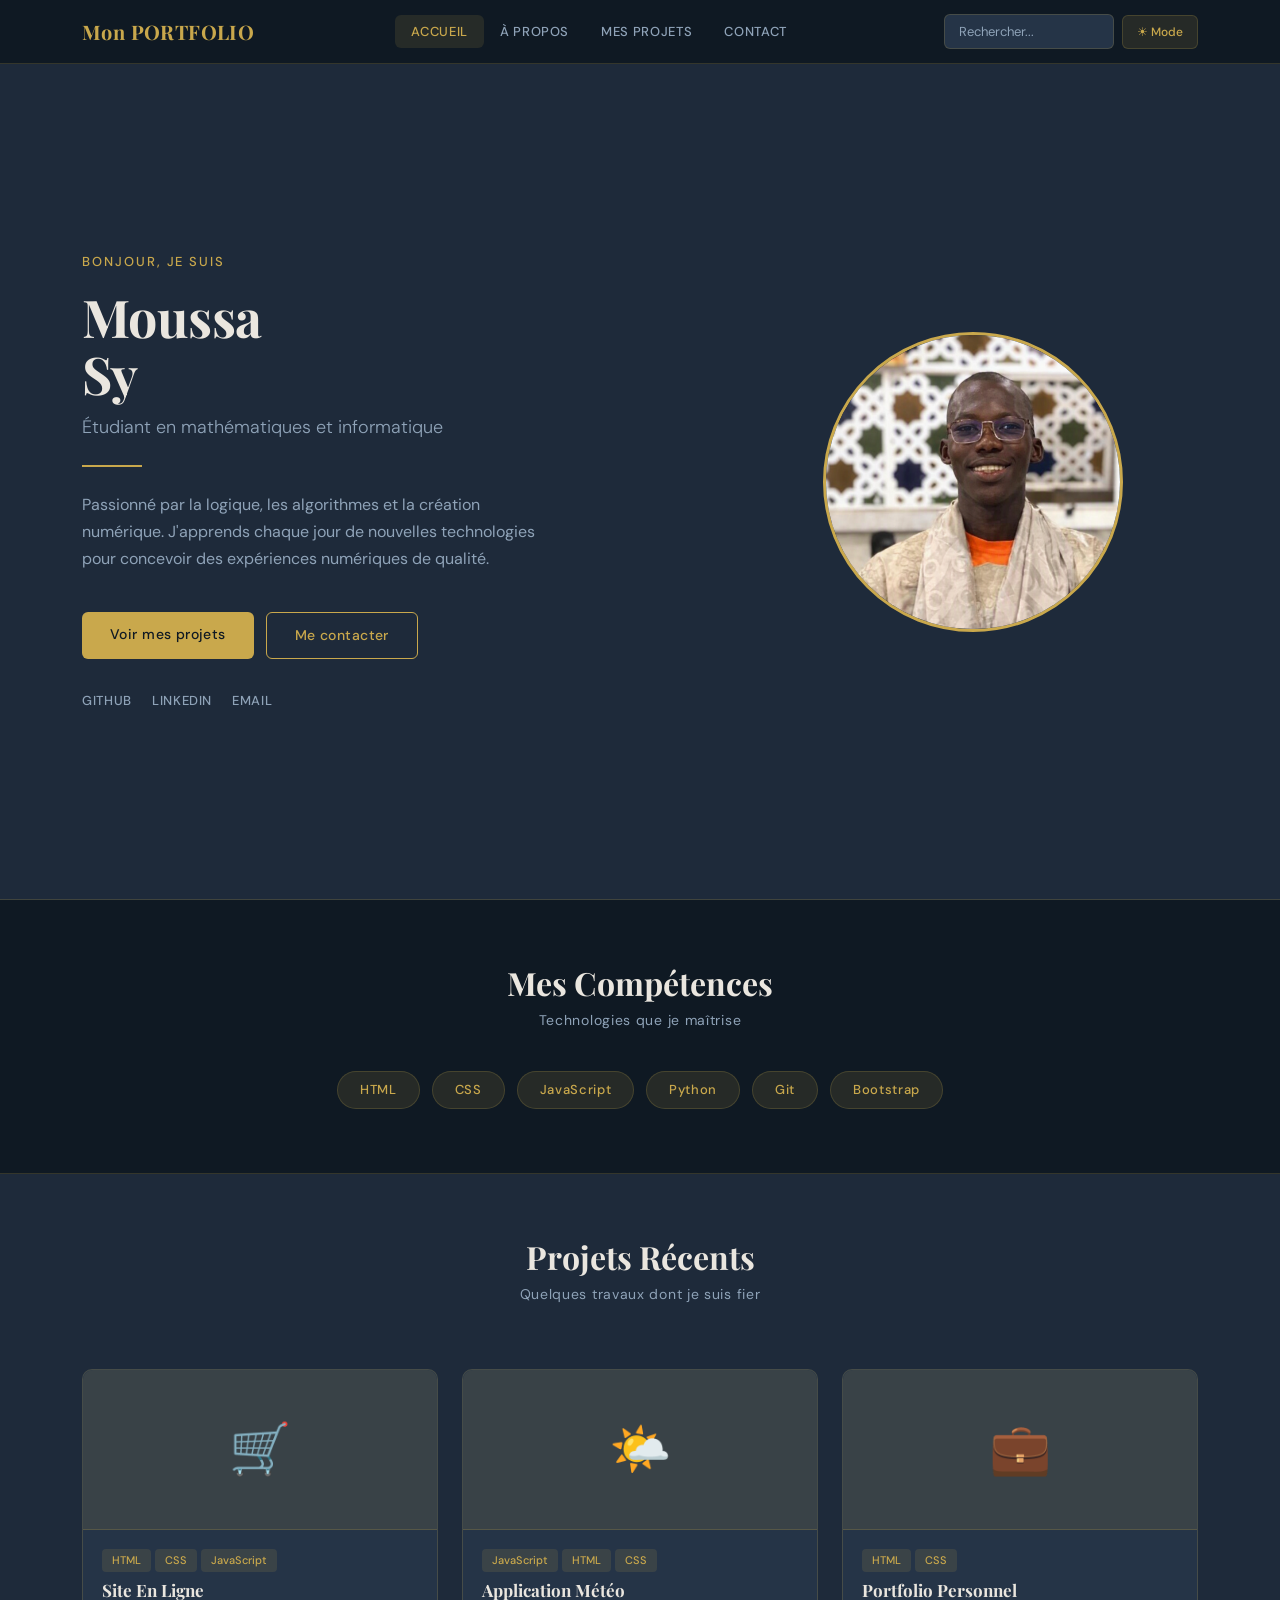
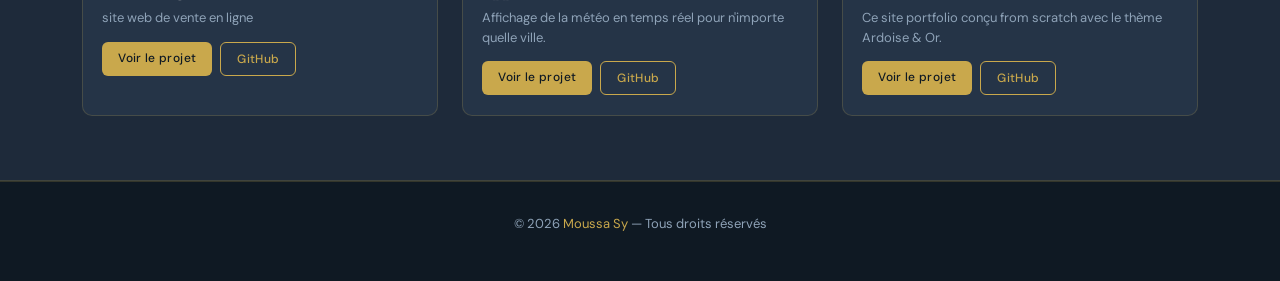
==== index.html @ 8ab69c42 "Add files via upload" ====
<!DOCTYPE html> 
<html lang="fr">
<head>
  <meta charset="UTF-8" />
  <meta name="viewport" content="width=device-width, initial-scale=1.0"/>
  <title>Portfolio — Moussa Sy</title>

  <!-- Google Fonts -->
  <link href="https://fonts.googleapis.com/css2?family=Playfair+Display:wght@400;700&family=DM+Sans:wght@300;400;500&display=swap" rel="stylesheet"/>

  <!-- Bootstrap 5 CDN -->
  <link href="https://cdn.jsdelivr.net/npm/bootstrap@5.3.0/dist/css/bootstrap.min.css" rel="stylesheet"/>

  <!-- CSS personnel -->
  <link rel="stylesheet" href="style.css"/>
</head>
<body>

  <!-- NAVBAR -->
  <header>
    <nav class="navbar navbar-expand-lg fixed-top">
      <div class="container">

        <a class="navbar-logo" href="index.html">Mon PORTFOLIO</a>

        <!-- Burger Bootstrap pour mobile -->
        <button class="navbar-toggler" type="button" data-bs-toggle="collapse" data-bs-target="#navMenu">
          <span class="navbar-toggler-icon"></span>
        </button>
 
        <div class="collapse navbar-collapse" id="navMenu">
          <ul class="navbar-nav mx-auto">
            <li class="nav-item"><a class="nav-link active" href="index.html">ACCUEIL</a></li>
            <li class="nav-item"><a class="nav-link" href="a propos.html">À PROPOS</a></li>
            <li class="nav-item"><a class="nav-link" href="projets.html">MES PROJETS</a></li>
            <li class="nav-item"><a class="nav-link" href="contact.html">CONTACT</a></li>
          </ul>
          <div class="d-flex align-items-center gap-2">
            <input type="text" class="nav-search" placeholder="Rechercher..."/>
            <!-- Bouton dark/light mode -->
            <button class="btn-mode" id="toggleMode">☀ Mode</button>
          </div>
        </div>

      </div>
    </nav>
  </header>

  <main>

    <!-- HERO -->
    <section class="hero" id="accueil">
      <div class="container">
        <div class="row align-items-center">

          <div class="col-lg-7 hero-texte fade-in">
            <p class="hero-salut">Bonjour, je suis</p>
            <h1 class="hero-nom">Moussa<br>Sy</h1>
            <p class="hero-titre">Étudiant en mathématiques et informatique</p>
            <div class="hero-ligne"></div>
            <p class="hero-description">
              Passionné par la logique, les algorithmes et la création numérique. J'apprends chaque jour de nouvelles technologies pour concevoir des expériences numériques de qualité.
            </p>
            <div class="hero-boutons">
              <a href="projets.html" class="btn-or">Voir mes projets</a>
              <a href="contact.html" class="btn-contour">Me contacter</a>
              
            </div>
            <div class="hero-reseaux">
              <a href="https://github.com/ibrahima-xalil" target="_blank">GitHub</a>
              <a href="https://www.linkedin.com/in/serigne-moussa-sy-a2509a378?utm_source=share_via&utm_content=profile&utm_medium=member_android" target="_blank">LinkedIn</a>
              <a href="mailto:moussasy72mk@gmail.com">Email</a>
            </div>
          </div>

          <div class="col-lg-5 text-center fade-in">
           
            <img src="hero.png" alt="Photo de Moussa Sy" class="photo-cercle"/>
          </div>

        </div>
      </div>
    </section>

    <!-- COMPÉTENCES -->
    <section class="competences" id="competences">
      <div class="container text-center">
        <h2 class="section-titre fade-in">Mes Compétences</h2>
        <p class="section-sous-titre fade-in">Technologies que je maîtrise</p>
        <div class="competences-liste fade-in">
          <span class="badge-comp">HTML</span>
          <span class="badge-comp">CSS</span>
          <span class="badge-comp">JavaScript</span>
          <span class="badge-comp">Python</span> 
          <span class="badge-comp">Git</span>
          <span class="badge-comp">Bootstrap</span>
         
        </div>
      </div>
    </section>

    <!-- PROJETS  -->
    <section class="projets" id="projets">
      <div class="container">
        <h2 class="section-titre text-center fade-in">Projets Récents</h2>
        <p class="section-sous-titre text-center fade-in">Quelques travaux dont je suis fier</p>
        <div class="row g-4 mt-2">

          <article class="col-lg-4 col-md-6 fade-in">
            <div class="card projet-carte h-100">
              <div class="projet-image">🛒</div>
              <div class="card-body projet-info">
                <div class="projet-tags">
                  <span class="badge-tag">HTML</span>
                  <span class="badge-tag">CSS</span>
                  <span class="badge-tag">JavaScript</span>
                </div>
                <h3 class="card-title">Site En Ligne</h3>
                <p class="card-text">site web de vente en ligne</p>
                <div class="projet-liens">
                  <a href="Site de Vente.html" class="btn-or">Voir le projet</a>
                  <a href="#" class="btn-contour">GitHub</a>
                </div>
              </div>
            </div>
          </article>

          <article class="col-lg-4 col-md-6 fade-in">
            <div class="card projet-carte h-100">
              <div class="projet-image">🌤️</div>
              <div class="card-body projet-info">
                <div class="projet-tags">
                  <span class="badge-tag">JavaScript</span>
                  <span class="badge-tag">HTML</span>
                  <span class="badge-tag">CSS</span>
                </div>
                <h3 class="card-title">Application Météo</h3>
                <p class="card-text">Affichage de la météo en temps réel pour n'importe quelle ville.</p>
                <div class="projet-liens">
                  <a href="AppliMeteo.html" class="btn-or">Voir le projet</a>
                  <a href="#" class="btn-contour">GitHub</a>
                </div>
              </div>
            </div>
          </article>

          <article class="col-lg-4 col-md-6 fade-in">
            <div class="card projet-carte h-100">
              <div class="projet-image">💼</div>
              <div class="card-body projet-info">
                <div class="projet-tags">
                  <span class="badge-tag">HTML</span>
                  <span class="badge-tag">CSS</span>
                 
                </div>
                <h3 class="card-title">Portfolio Personnel</h3>
                <p class="card-text">Ce site portfolio conçu from scratch avec le thème Ardoise & Or.</p>
                <div class="projet-liens">
                  <a href="index.html" class="btn-or">Voir le projet</a>
                  <a href="#" class="btn-contour">GitHub</a>
                </div>
              </div>
            </div>
          </article>

        </div>
      </div>
    </section>

  </main>

  <!-- FOOTER -->
  <footer class="site-footer">
    <div class="container text-center">
      <p>© 2026 <span class="or">Moussa Sy</span> — Tous droits réservés</p>
    </div>
  </footer>

  <!-- Bootstrap JS -->
  <script src="https://cdn.jsdelivr.net/npm/bootstrap@5.3.0/dist/js/bootstrap.bundle.min.js"></script>
  
  <!-- JS externe  -->
  <script src="script.js"></script>

</body>
</html>
---- style.css ----
/* ════════════════════════════════
   VARIABLES — Thème Ardoise & Or
   ════════════════════════════════ */
:root {
  --noir:     #0F1923;
  --ardoise:  #1E2A3A;
  --ardoise2: #253447;
  --or:       #C9A84C;
  --or-clair: #E8C97A;
  --or-bg:    rgba(201, 168, 76, 0.12);
  --texte:    #EAE6DF;
  --muted:    #8FA3B8;
  --border:   rgba(201, 168, 76, 0.2);
}

/* Mode clair ( toggle JS) */
body.light-mode {
  --noir:    #F5F5F0;
  --ardoise: #FFFFFF;
  --ardoise2:#F0EFE8;
  --texte:   #1a1a1a;
  --muted:   #555555;
  --border:  rgba(201, 168, 76, 0.35);
}

/* ════════════════════════════════
   BASE
   ════════════════════════════════ */
* {
  box-sizing: border-box;
  margin: 0;
  padding: 0;
}

body {
  font-family: 'DM Sans', sans-serif;
  background: var(--ardoise);
  color: var(--texte);
  margin-top: 64px;
  transition: background 0.3s, color 0.3s;
}

/* ════════════════════════════════
           NAVBAR 
   ════════════════════════════════ */
.navbar {
  background: var(--noir) !important;
  border-bottom: 1px solid var(--border);
  height: 64px;
  padding: 0;
}

.navbar-logo {
  font-family: 'Playfair Display', serif;
  font-size: 20px;
  font-weight: 700;
  color: var(--or) !important;
  text-decoration: none;
  letter-spacing: 0.02em;
}

.nav-link {
  font-size: 13px;
  font-weight: 500;
  letter-spacing: 0.05em;
  color: var(--muted) !important;
  border-radius: 6px;
  padding: 7px 16px !important;
  transition: background 0.2s, color 0.2s;
}

.nav-link:hover,
.nav-link.active {
  background: var(--or-bg) !important;
  color: var(--or) !important;
}

.navbar-toggler {
  border-color: var(--or) !important;
}

.navbar-toggler-icon {
  filter: invert(70%) sepia(50%) saturate(400%) hue-rotate(10deg);
}

.nav-search {
  padding: 7px 14px;
  background: var(--ardoise2);
  border: 1px solid var(--border);
  border-radius: 6px;
  color: var(--texte);
  font-size: 13px;
  font-family: 'DM Sans', sans-serif;
  outline: none;
  width: 170px;
  transition: border-color 0.2s;
}

.nav-search::placeholder { color: var(--muted); }
.nav-search:focus { border-color: var(--or); }

/* Bouton mode*/
.btn-mode {
  padding: 7px 14px;
  font-size: 12px;
  font-weight: 500;
  color: var(--or);
  background: var(--or-bg);
  border: 1px solid var(--border);
  border-radius: 6px;
  cursor: pointer;
  white-space: nowrap;
  transition: background 0.2s;
}

.btn-mode:hover { background: rgba(201, 168, 76, 0.22); }

/* ── Menu mobile : fond visible ── */
@media (max-width: 991px) {
  .navbar-collapse {
    background: var(--noir);
    border-top: 1px solid var(--border);
    border-bottom: 1px solid var(--border);
    padding: 1rem 1.2rem;
    position: absolute;
    top: 64px;
    left: 0;
    right: 0;
    z-index: 999;
  }
  .navbar-nav { margin-bottom: 1rem; }
  .nav-link { padding: 10px 12px !important; border-radius: 6px; }
  .nav-search { width: 100%; margin-bottom: 8px; }
  .d-flex.align-items-center { flex-direction: column; align-items: stretch !important; gap: 8px; }
  .btn-mode { width: 100%; text-align: center; }
}

/* ════════════════════════════════
   SECTIONS 
   ════════════════════════════════ */
.section-titre {
  font-family: 'Playfair Display', serif;
  font-size: 32px;
  font-weight: 700;
  color: var(--texte);
  margin-bottom: 8px;
}

.section-sous-titre {
  font-size: 14px;
  color: var(--muted);
  margin-bottom: 2.5rem;
  letter-spacing: 0.05em;
}

/* ════════════════════════════════
             HERO 
   ════════════════════════════════ */
.hero {
  padding: 5rem 0;
  background: var(--ardoise);
  border-bottom: 1px solid var(--border);
  min-height: calc(100vh - 64px);
  display: flex;
  align-items: center;
}

.hero-salut {
  font-size: 13px;
  font-weight: 500;
  letter-spacing: 0.15em;
  color: var(--or);
  text-transform: uppercase;
  margin-bottom: 16px;
}

.hero-nom {
  font-family: 'Playfair Display', serif;
  font-size: 52px;
  font-weight: 700;
  color: var(--texte);
  line-height: 1.1;
  letter-spacing: -0.01em;
  margin-bottom: 12px;
}

.hero-titre {
  font-size: 18px;
  font-weight: 300;
  color: var(--muted);
  margin-bottom: 24px;
}

.hero-ligne {
  width: 60px;
  height: 2px;
  background: var(--or);
  margin-bottom: 24px;
}

.hero-description {
  font-size: 16px;
  color: var(--muted);
  line-height: 1.7;
  max-width: 480px;
  margin-bottom: 2.5rem;
}

.hero-boutons {
  display: flex;
  gap: 12px;
  flex-wrap: wrap;
  margin-bottom: 2rem;
}

.hero-reseaux {
  display: flex;
  gap: 20px;
}

.hero-reseaux a {
  font-size: 13px;
  font-weight: 500;
  color: var(--muted);
  text-decoration: none;
  letter-spacing: 0.05em;
  text-transform: uppercase;
  transition: color 0.2s;
}

.hero-reseaux a:hover { color: var(--or); }

/* Photo cercle  */
.photo-cercle {
  width: 300px;
  height: 300px;
  border-radius: 50%;
  border: 3px solid var(--or);
  object-fit: cover;
  background: var(--ardoise2);
}

/* ════════════════════════════════
   BOUTONS 
   ════════════════════════════════ */
.btn-or {
  display: inline-block;
  padding: 12px 28px;
  font-size: 14px;
  font-weight: 500;
  font-family: 'DM Sans', sans-serif;
  color: var(--noir);
  background: var(--or);
  border: none;
  border-radius: 6px;
  cursor: pointer;
  text-decoration: none;
  letter-spacing: 0.03em;
  transition: background 0.2s;
}

.btn-or:hover { background: var(--or-clair); color: var(--noir); }

.btn-contour {
  display: inline-block;
  padding: 12px 28px;
  font-size: 14px;
  font-weight: 500;
  font-family: 'DM Sans', sans-serif;
  color: var(--or);
  background: transparent;
  border: 1px solid var(--or);
  border-radius: 6px;
  cursor: pointer;
  text-decoration: none;
  letter-spacing: 0.03em;
  transition: background 0.2s;
}

.btn-contour:hover { background: var(--or-bg); color: var(--or); }

/* ════════════════════════════════
   COMPÉTENCES 
   ════════════════════════════════ */
.competences {
  padding: 4rem 0;
  background: var(--noir);
  border-bottom: 1px solid var(--border);
}

.competences-liste {
  display: flex;
  justify-content: center;
  flex-wrap: wrap; 
  gap: 12px;
}

.badge-comp {
  padding: 8px 22px;
  background: var(--or-bg);
  color: var(--or);
  border: 1px solid var(--border);
  border-radius: 999px;
  font-size: 13px;
  font-weight: 500;
  letter-spacing: 0.05em;
  transition: background 0.2s;
}

.badge-comp:hover { background: rgba(201, 168, 76, 0.22); }

/* ════════════════════════════════
   PROJETS
   ════════════════════════════════ */
.projets {
  padding: 4rem 0;
  background: var(--ardoise);
  border-bottom: 1px solid var(--border);
}

.projet-carte {
  background: var(--ardoise2) !important;
  border: 1px solid var(--border) !important;
  border-radius: 10px !important;
  transition: border-color 0.2s, transform 0.2s;
}

.projet-carte:hover {
  border-color: var(--or) !important;
  transform: translateY(-4px);
}

.projet-image {
  width: 100%;
  height: 160px;
  background: var(--or-bg);
  display: flex;
  align-items: center;
  justify-content: center;
  font-size: 50px;
  border-bottom: 1px solid var(--border);
  border-radius: 10px 10px 0 0;
}

.projet-info { padding: 1.2rem; }

.projet-carte .card-title {
  font-family: 'Playfair Display', serif;
  font-size: 17px;
  font-weight: 700;
  color: var(--texte);
  margin-bottom: 8px;
  margin-top: 8px;
}

.projet-carte .card-text {
  font-size: 13px;
  color: var(--muted);
  margin-bottom: 14px;
  line-height: 1.5;
}

/* Tags  */
.projet-tags {
  display: flex;
  flex-wrap: wrap;
  gap: 4px;
  margin-bottom: 8px;
}

.badge-tag {
  padding: 3px 10px;
  background: var(--or-bg);
  color: var(--or);
  border-radius: 4px;
  font-size: 11px;
  font-weight: 500;
}

.projet-liens {
  display: flex;
  gap: 8px;
  flex-wrap: wrap;
}

.projet-liens .btn-or,
.projet-liens .btn-contour {
  padding: 7px 16px;
  font-size: 12px;
}

/* ════════════════════════════════
   FOOTER 
   ════════════════════════════════ */
.site-footer {
  padding: 2rem 0;
  background: var(--noir);
  font-size: 13px;
  color: var(--muted);
  border-top: 1px solid var(--border);
}

.or { color: var(--or); }

/* ════════════════════════════════
   ANIMATION SCROLL 
   ════════════════════════════════ */
.fade-in {
  opacity: 0;
  transform: translateY(24px);
  transition: opacity 0.6s ease, transform 0.6s ease;
}

.fade-in.visible {
  opacity: 1;
  transform: translateY(0);
}

/* ════════════════════════════════
   RESPONSIVE
   ════════════════════════════════ */
@media (max-width: 768px) {
  .hero-nom  { font-size: 36px; }
  .hero      { min-height: auto; padding: 3rem 0; }
  .photo-cercle { width: 200px; height: 200px; margin-top: 2rem; }
  .hero-boutons { flex-direction: column; }
  .section-titre { font-size: 24px; }
}

@media (max-width: 375px) {
  .hero-nom  { font-size: 26px; }
  .nav-search { display: none; }
}



/* ════════════════════════════════
   about.css — Page À Propos
   Thème Ardoise & Or 
   ════════════════════════════════ */

/* ── HERO À PROPOS ── */
.ap-hero {
  padding: 5rem 0;
  background: var(--ardoise);
  border-bottom: 1px solid var(--border);
}

.ap-label {
  font-size: 13px;
  font-weight: 500;
  letter-spacing: 0.15em;
  color: var(--or);
  text-transform: uppercase;
  margin-bottom: 16px;
}

.ap-nom {
  font-family: 'Playfair Display', serif;
  font-size: 48px;
  font-weight: 700;
  color: var(--texte);
  line-height: 1.1;
  margin-bottom: 10px;
}

.ap-titre {
  font-size: 18px;
  font-weight: 300;
  color: var(--muted);
  margin-bottom: 24px;
}

.ap-ligne {
  width: 60px;
  height: 2px;
  background: var(--or);
  margin-bottom: 24px;
}

.ap-description {
  font-size: 16px;
  color: var(--muted);
  line-height: 1.8;
  max-width: 520px;
  margin-bottom: 2rem;
}

/* ── INFORMATIONS PERSONNELLES ── */
.infos {
  padding: 4rem 0;
  background: var(--noir);
  border-bottom: 1px solid var(--border);
}

.info-carte {
  background: var(--ardoise2) !important;
  border: 1px solid var(--border) !important;
  border-radius: 10px !important;
  transition: border-color 0.2s, transform 0.2s;
}

.info-carte:hover {
  border-color: var(--or) !important;
  transform: translateY(-3px);
}

.info-icone {
  font-size: 28px;
  margin-bottom: 12px;
}

.info-carte h3 {
  font-family: 'Playfair Display', serif;
  font-size: 16px;
  color: var(--or);
  margin-bottom: 10px;
}

.info-carte ul {
  list-style: none;
  padding: 0;
}

.info-carte ul li {
  font-size: 13px;
  color: var(--muted);
  margin-bottom: 5px;
  padding-left: 14px;
  position: relative;
}

.info-carte ul li::before {
  content: '—';
  position: absolute;
  left: 0;
  color: var(--or);
  font-size: 10px;
}

/* ── COMPÉTENCES AVEC BARRES ── */
.competences-barres {
  padding: 4rem 0;
  background: var(--ardoise);
  border-bottom: 1px solid var(--border);
}

.comp-item {
  margin-bottom: 1.5rem;
}

.comp-header {
  display: flex;
  justify-content: space-between;
  margin-bottom: 8px;
}

.comp-nom {
  font-size: 14px;
  font-weight: 500;
  color: var(--texte);
}

.comp-pct {
  font-size: 13px;
  font-weight: 500;
  color: var(--or);
}

.barre-fond {
  width: 100%;
  height: 6px;
  background: var(--ardoise2);
  border-radius: 999px;
  overflow: hidden;
}

.barre-rempli {
  height: 100%;
  background: linear-gradient(90deg, var(--or), var(--or-clair));
  border-radius: 999px;
}

/* ── TIMELINE EXPÉRIENCES ── */
.experiences {
  padding: 4rem 0;
  background: var(--noir);
  border-bottom: 1px solid var(--border);
}

.timeline {
  position: relative;
  padding-left: 2rem;
}

.timeline::before {
  content: '';
  position: absolute;
  left: 6px;
  top: 0;
  bottom: 0;
  width: 1px;
  background: var(--border);
}

.timeline-item {
  position: relative;
  margin-bottom: 2rem;
}

.timeline-item:last-child { margin-bottom: 0; }

.timeline-point {
  position: absolute;
  left: -2rem;
  top: 8px;
  width: 12px;
  height: 12px;
  border-radius: 50%;
  background: var(--or);
  border: 2px solid var(--noir);
}

.timeline-contenu {
  background: var(--ardoise2);
  border: 1px solid var(--border);
  border-radius: 10px;
  padding: 1.2rem 1.5rem;
  transition: border-color 0.2s;
}

.timeline-contenu:hover { border-color: var(--or); }

.timeline-date {
  font-size: 12px;
  font-weight: 500;
  color: var(--or);
  letter-spacing: 0.1em;
  text-transform: uppercase;
  display: block;
  margin-bottom: 6px;
}

.timeline-contenu h3 {
  font-family: 'Playfair Display', serif;
  font-size: 17px;
  color: var(--texte);
  margin-bottom: 4px;
}

.timeline-contenu p {
  font-size: 13px;
  color: var(--muted);
  margin: 0;
}

.timeline-desc {
  margin-top: 8px !important;
  line-height: 1.6;
}

/* ── RESPONSIVE ── */
@media (max-width: 768px) {
  .ap-nom { font-size: 34px; }
  .ap-hero { padding: 3rem 0; }
}




/* ════════════════════════════════
   VARIABLES — Thème Ardoise & Or
   
   ════════════════════════════════ */
:root {
  --noir:     #0F1923;
  --ardoise:  #1E2A3A;
  --ardoise2: #253447;
  --or:       #C9A84C;
  --or-clair: #E8C97A;
  --or-bg:    rgba(201, 168, 76, 0.12);
  --texte:    #EAE6DF;
  --muted:    #8FA3B8;
  --border:   rgba(201, 168, 76, 0.2);
}

/* Mode clair ( toggle JS) */
body.light-mode {
  --noir:    #F5F5F0;
  --ardoise: #FFFFFF;
  --ardoise2:#F0EFE8;
  --texte:   #1a1a1a;
  --muted:   #555555;
  --border:  rgba(201, 168, 76, 0.35);
}

/* ════════════════════════════════
   BASE
   ════════════════════════════════ */
* {
  box-sizing: border-box;
  margin: 0;
  padding: 0;
}

body {
  font-family: 'DM Sans', sans-serif;
  background: var(--ardoise);
  color: var(--texte);
  margin-top: 64px;
  transition: background 0.3s, color 0.3s;
}

/* ════════════════════════════════
   NAVBAR 
   ════════════════════════════════ */
.navbar {
  background: var(--noir) !important;
  border-bottom: 1px solid var(--border);
  height: 64px;
  padding: 0;
}

.navbar-logo {
  font-family: 'Playfair Display', serif;
  font-size: 20px;
  font-weight: 700;
  color: var(--or) !important;
  text-decoration: none;
  letter-spacing: 0.02em;
}

.nav-link {
  font-size: 13px;
  font-weight: 500;
  letter-spacing: 0.05em;
  color: var(--muted) !important;
  border-radius: 6px;
  padding: 7px 16px !important;
  transition: background 0.2s, color 0.2s;
}

.nav-link:hover,
.nav-link.active {
  background: var(--or-bg) !important;
  color: var(--or) !important;
}

.navbar-toggler {
  border-color: var(--or) !important;
}

.navbar-toggler-icon {
  filter: invert(70%) sepia(50%) saturate(400%) hue-rotate(10deg);
}

.nav-search {
  padding: 7px 14px;
  background: var(--ardoise2);
  border: 1px solid var(--border);
  border-radius: 6px;
  color: var(--texte);
  font-size: 13px;
  font-family: 'DM Sans', sans-serif;
  outline: none;
  width: 170px;
  transition: border-color 0.2s;
}

.nav-search::placeholder { color: var(--muted); }
.nav-search:focus { border-color: var(--or); }

/* Bouton mode */
.btn-mode {
  padding: 7px 14px;
  font-size: 12px;
  font-weight: 500;
  color: var(--or);
  background: var(--or-bg);
  border: 1px solid var(--border);
  border-radius: 6px;
  cursor: pointer;
  white-space: nowrap;
  transition: background 0.2s;
}

.btn-mode:hover { background: rgba(201, 168, 76, 0.22); }

/* ════════════════════════════════
   SECTIONS 
   ════════════════════════════════ */
.section-titre {
  font-family: 'Playfair Display', serif;
  font-size: 32px;
  font-weight: 700;
  color: var(--texte);
  margin-bottom: 8px;
}

.section-sous-titre {
  font-size: 14px;
  color: var(--muted);
  margin-bottom: 2.5rem;
  letter-spacing: 0.05em;
}

/* ════════════════════════════════
   HERO 
   ════════════════════════════════ */
.hero {
  padding: 5rem 0;
  background: var(--ardoise);
  border-bottom: 1px solid var(--border);
  min-height: calc(100vh - 64px);
  display: flex;
  align-items: center;
}

.hero-salut {
  font-size: 13px;
  font-weight: 500;
  letter-spacing: 0.15em;
  color: var(--or);
  text-transform: uppercase;
  margin-bottom: 16px;
}

.hero-nom {
  font-family: 'Playfair Display', serif;
  font-size: 52px;
  font-weight: 700;
  color: var(--texte);
  line-height: 1.1;
  letter-spacing: -0.01em;
  margin-bottom: 12px;
}

.hero-titre {
  font-size: 18px;
  font-weight: 300;
  color: var(--muted);
  margin-bottom: 24px;
}

.hero-ligne {
  width: 60px;
  height: 2px;
  background: var(--or);
  margin-bottom: 24px;
}

.hero-description {
  font-size: 16px;
  color: var(--muted);
  line-height: 1.7;
  max-width: 480px;
  margin-bottom: 2.5rem;
}

.hero-boutons {
  display: flex;
  gap: 12px;
  flex-wrap: wrap;
  margin-bottom: 2rem;
}

.hero-reseaux {
  display: flex;
  gap: 20px;
}

.hero-reseaux a {
  font-size: 13px;
  font-weight: 500;
  color: var(--muted);
  text-decoration: none;
  letter-spacing: 0.05em;
  text-transform: uppercase;
  transition: color 0.2s;
}

.hero-reseaux a:hover { color: var(--or); }

/* Photo cercle */
.photo-cercle {
  width: 300px;
  height: 300px;
  border-radius: 50%;
  border: 3px solid var(--or);
  object-fit: cover;
  background: var(--ardoise2);
}

/* ════════════════════════════════
   BOUTONS
   ════════════════════════════════ */
.btn-or {
  display: inline-block;
  padding: 12px 28px;
  font-size: 14px;
  font-weight: 500;
  font-family: 'DM Sans', sans-serif;
  color: var(--noir);
  background: var(--or);
  border: none;
  border-radius: 6px;
  cursor: pointer;
  text-decoration: none;
  letter-spacing: 0.03em;
  transition: background 0.2s;
}

.btn-or:hover { background: var(--or-clair); color: var(--noir); }

.btn-contour {
  display: inline-block;
  padding: 12px 28px;
  font-size: 14px;
  font-weight: 500;
  font-family: 'DM Sans', sans-serif;
  color: var(--or);
  background: transparent;
  border: 1px solid var(--or);
  border-radius: 6px;
  cursor: pointer;
  text-decoration: none;
  letter-spacing: 0.03em;
  transition: background 0.2s;
}

.btn-contour:hover { background: var(--or-bg); color: var(--or); }

/* ════════════════════════════════
   COMPÉTENCES 
   ════════════════════════════════ */
.competences {
  padding: 4rem 0;
  background: var(--noir);
  border-bottom: 1px solid var(--border);
}

.competences-liste {
  display: flex;
  justify-content: center;
  flex-wrap: wrap;
  gap: 12px;
}

.badge-comp {
  padding: 8px 22px;
  background: var(--or-bg);
  color: var(--or);
  border: 1px solid var(--border);
  border-radius: 999px;
  font-size: 13px;
  font-weight: 500;
  letter-spacing: 0.05em;
  transition: background 0.2s;
}

.badge-comp:hover { background: rgba(201, 168, 76, 0.22); }

/* ════════════════════════════════
   PROJETS 
   ════════════════════════════════ */
.projets {
  padding: 4rem 0;
  background: var(--ardoise);
  border-bottom: 1px solid var(--border);
}

.projet-carte {
  background: var(--ardoise2) !important;
  border: 1px solid var(--border) !important;
  border-radius: 10px !important;
  transition: border-color 0.2s, transform 0.2s;
}

.projet-carte:hover {
  border-color: var(--or) !important;
  transform: translateY(-4px);
}

.projet-image {
  width: 100%;
  height: 160px;
  background: var(--or-bg);
  display: flex;
  align-items: center;
  justify-content: center;
  font-size: 50px;
  border-bottom: 1px solid var(--border);
  border-radius: 10px 10px 0 0;
}

.projet-info { padding: 1.2rem; }

.projet-carte .card-title {
  font-family: 'Playfair Display', serif;
  font-size: 17px;
  font-weight: 700;
  color: var(--texte);
  margin-bottom: 8px;
  margin-top: 8px;
}

.projet-carte .card-text {
  font-size: 13px;
  color: var(--muted);
  margin-bottom: 14px;
  line-height: 1.5;
}

/* Tags */
.projet-tags {
  display: flex;
  flex-wrap: wrap;
  gap: 4px;
  margin-bottom: 8px;
}

.badge-tag {
  padding: 3px 10px;
  background: var(--or-bg);
  color: var(--or);
  border-radius: 4px;
  font-size: 11px;
  font-weight: 500;
}

.projet-liens {
  display: flex;
  gap: 8px;
  flex-wrap: wrap;
}

.projet-liens .btn-or,
.projet-liens .btn-contour {
  padding: 7px 16px;
  font-size: 12px;
}

/* ════════════════════════════════
   FOOTER 
   ════════════════════════════════ */
.site-footer {
  padding: 2rem 0;
  background: var(--noir);
  font-size: 13px;
  color: var(--muted);
  border-top: 1px solid var(--border);
}

.or { color: var(--or); }

/* ════════════════════════════════
   ANIMATION SCROLL 
   ════════════════════════════════ */
.fade-in { 
  opacity: 0;
  transform: translateY(24px);
  transition: opacity 0.6s ease, transform 0.6s ease;
}

.fade-in.visible {
  opacity: 1;
  transform: translateY(0);
}

/* ════════════════════════════════
   RESPONSIVE
   ════════════════════════════════ */
@media (max-width: 768px) {
  .hero-nom  { font-size: 36px; }
  .hero      { min-height: auto; padding: 3rem 0; }
  .photo-cercle { width: 200px; height: 200px; margin-top: 2rem; }
  .hero-boutons { flex-direction: column; }
  .section-titre { font-size: 24px; }
}

@media (max-width: 375px) {
  .hero-nom  { font-size: 26px; }
  .nav-search { display: none; }
}

/* ════════════════════════════════
   PAGE PROJETS
   ════════════════════════════════ */

/* Hero projets */
.projets-hero {
  padding: 5rem 0 3rem;
  background: var(--ardoise);
  border-bottom: 1px solid var(--border);
}

.ap-label {
  font-size: 13px;
  font-weight: 500;
  letter-spacing: 0.15em;
  color: var(--or);
  text-transform: uppercase;
  margin-bottom: 16px;
}

.ap-description {
  font-size: 16px;
  color: var(--muted);
  line-height: 1.8;
  max-width: 520px;
  margin-bottom: 2rem;
}

/* Filtres */
.filtres-wrapper {
  display: flex;
  justify-content: center;
  flex-wrap: wrap;
  gap: 8px;
  margin-top: 1.5rem;
}

.filtre {
  padding: 8px 22px;
  font-size: 13px;
  font-weight: 500;
  font-family: 'DM Sans', sans-serif;
  color: var(--muted);
  background: transparent;
  border: 1px solid var(--border);
  border-radius: 999px;
  cursor: pointer;
  transition: all 0.2s;
  letter-spacing: 0.03em;
}

.filtre:hover {
  border-color: var(--or);
  color: var(--or);
}

.filtre.active {
  background: var(--or);
  color: var(--noir);
  border-color: var(--or);
  font-weight: 600;
}

/* Liste projets */
.projets-liste {
  padding: 3rem 0 4rem;
  background: var(--ardoise);
}

/* ════════════════════════════════
   PAGE À PROPOS
   ════════════════════════════════ */
.ap-hero {
  padding: 5rem 0;
  background: var(--ardoise);
  border-bottom: 1px solid var(--border);
}

.ap-nom {
  font-family: 'Playfair Display', serif;
  font-size: 48px;
  font-weight: 700;
  color: var(--texte);
  line-height: 1.1;
  margin-bottom: 10px;
}

.ap-titre {
  font-size: 18px;
  font-weight: 300;
  color: var(--muted);
  margin-bottom: 24px;
}

.ap-ligne {
  width: 60px;
  height: 2px;
  background: var(--or);
  margin-bottom: 24px;
}

/* Infos personnelles */
.infos {
  padding: 4rem 0;
  background: var(--noir);
  border-bottom: 1px solid var(--border);
}

.info-carte {
  background: var(--ardoise2) !important;
  border: 1px solid var(--border) !important;
  border-radius: 10px !important;
  transition: border-color 0.2s, transform 0.2s;
}

.info-carte:hover {
  border-color: var(--or) !important;
  transform: translateY(-3px);
}

.info-icone { font-size: 28px; margin-bottom: 12px; }

.info-carte h3 {
  font-family: 'Playfair Display', serif;
  font-size: 16px;
  color: var(--or);
  margin-bottom: 10px;
}

.info-carte ul { list-style: none; padding: 0; }

.info-carte ul li {
  font-size: 13px;
  color: var(--muted);
  margin-bottom: 5px;
  padding-left: 14px;
  position: relative;
}

.info-carte ul li::before {
  content: '—';
  position: absolute;
  left: 0;
  color: var(--or);
  font-size: 10px;
}

/* Barres compétences */
.competences-barres {
  padding: 4rem 0;
  background: var(--ardoise);
  border-bottom: 1px solid var(--border);
}

.comp-item { margin-bottom: 1.5rem; }

.comp-header {
  display: flex;
  justify-content: space-between;
  margin-bottom: 8px;
}

.comp-nom { font-size: 14px; font-weight: 500; color: var(--texte); }
.comp-pct { font-size: 13px; font-weight: 500; color: var(--or); }

.barre-fond {
  width: 100%;
  height: 6px;
  background: var(--ardoise2);
  border-radius: 999px;
  overflow: hidden;
}

.barre-rempli {
  height: 100%;
  background: linear-gradient(90deg, var(--or), var(--or-clair));
  border-radius: 999px;
}

/* Timeline */
.experiences {
  padding: 4rem 0;
  background: var(--noir);
  border-bottom: 1px solid var(--border);
}

.timeline {
  position: relative;
  padding-left: 2rem;
}

.timeline::before {
  content: '';
  position: absolute;
  left: 6px; top: 0; bottom: 0;
  width: 1px;
  background: var(--border);
}

.timeline-item {
  position: relative;
  margin-bottom: 2rem;
}

.timeline-item:last-child { margin-bottom: 0; }

.timeline-point {
  position: absolute;
  left: -2rem;
  top: 8px;
  width: 12px;
  height: 12px;
  border-radius: 50%;
  background: var(--or);
  border: 2px solid var(--noir);
}

.timeline-contenu {
  background: var(--ardoise2);
  border: 1px solid var(--border);
  border-radius: 10px;
  padding: 1.2rem 1.5rem;
  transition: border-color 0.2s;
}

.timeline-contenu:hover { border-color: var(--or); }

.timeline-date {
  font-size: 12px;
  font-weight: 500;
  color: var(--or);
  letter-spacing: 0.1em;
  text-transform: uppercase;
  display: block;
  margin-bottom: 6px;
}

.timeline-contenu h3 {
  font-family: 'Playfair Display', serif;
  font-size: 17px;
  color: var(--texte);
  margin-bottom: 4px;
}

.timeline-contenu p { font-size: 13px; color: var(--muted); margin: 0; }
.timeline-desc { margin-top: 8px !important; line-height: 1.6; }

@media (max-width: 768px) {
  .ap-nom { font-size: 34px; }
  .ap-hero { padding: 3rem 0; }
  .projets-hero { padding: 3rem 0 2rem; }
}
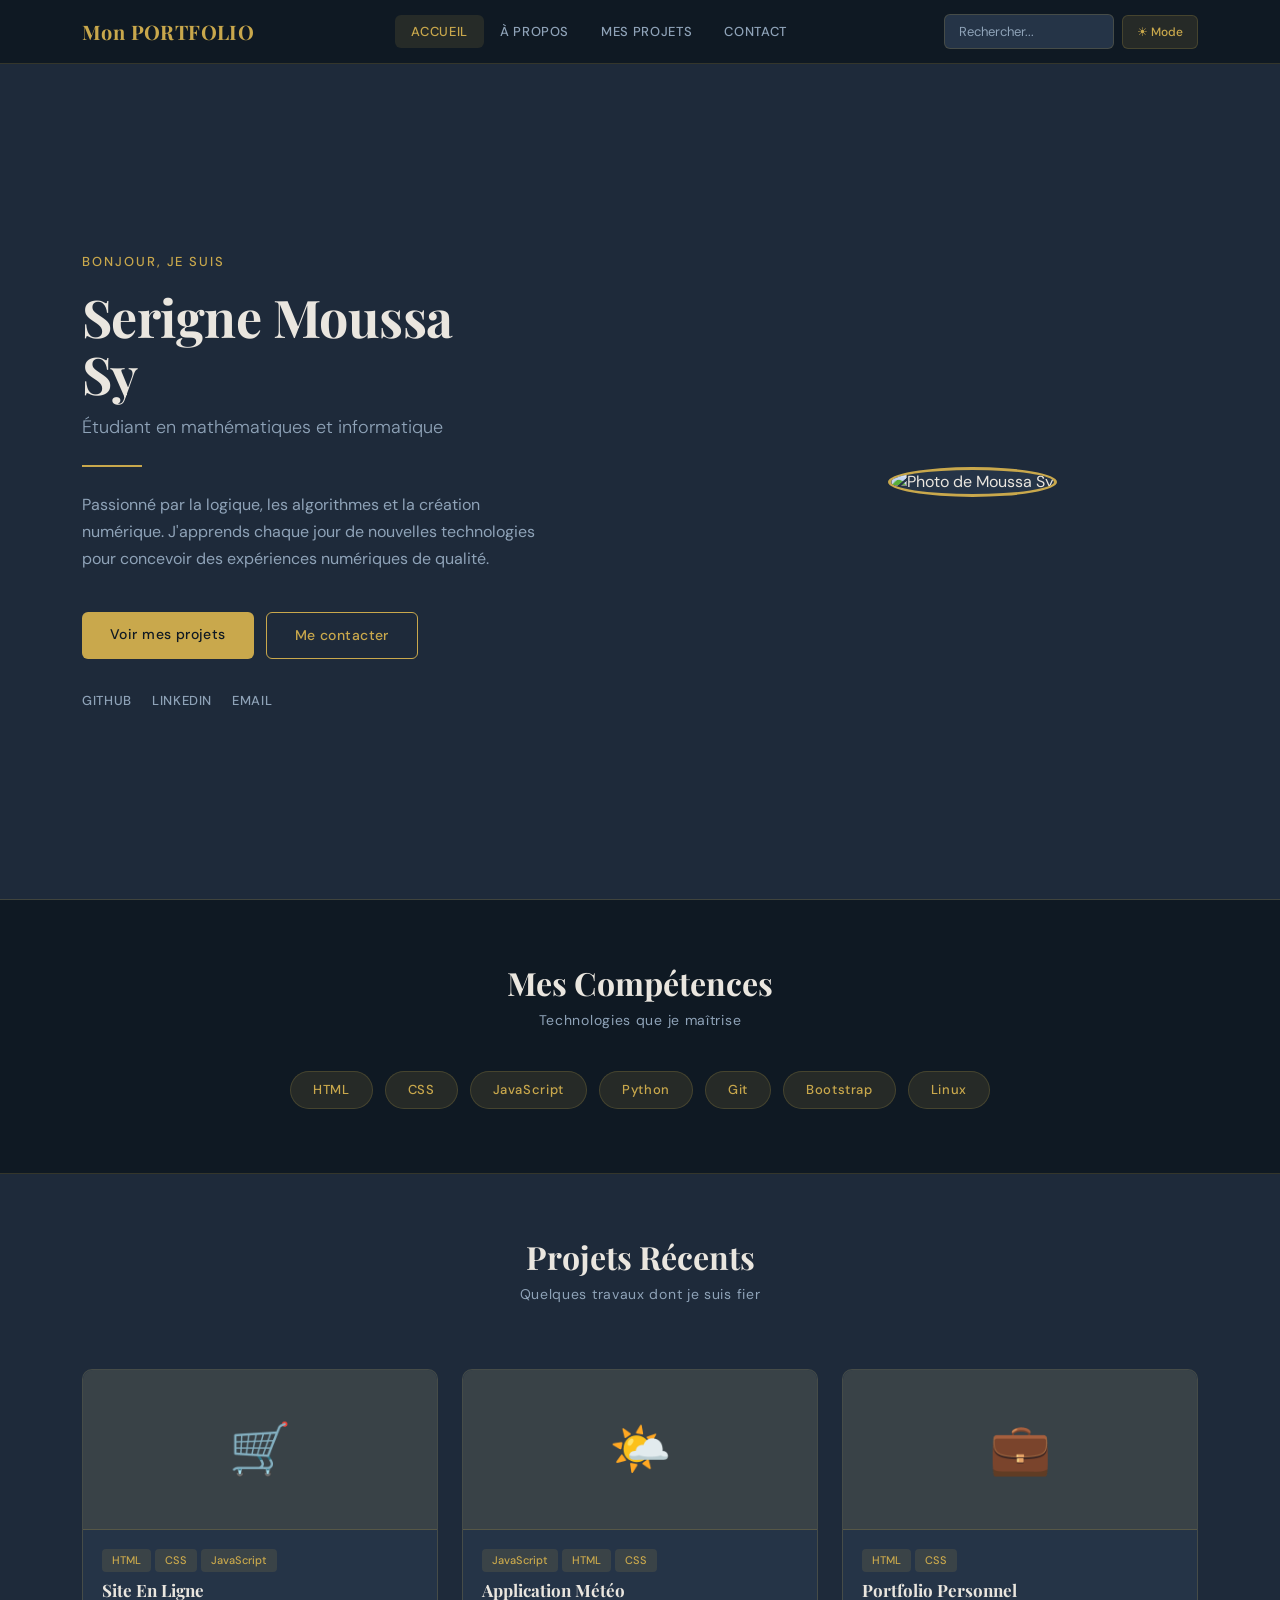
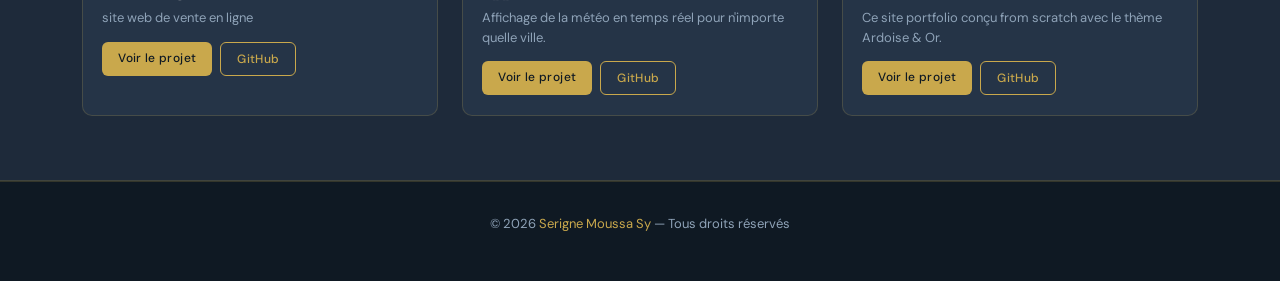
==== commit 04f8607f: "Add files via upload" ====
--- a/index.html
+++ b/index.html
@@ -55,7 +55,7 @@
 
           <div class="col-lg-7 hero-texte fade-in">
             <p class="hero-salut">Bonjour, je suis</p>
-            <h1 class="hero-nom">Moussa<br>Sy</h1>
+            <h1 class="hero-nom">Serigne Moussa<br>Sy</h1>
             <p class="hero-titre">Étudiant en mathématiques et informatique</p>
             <div class="hero-ligne"></div>
             <p class="hero-description">
@@ -94,6 +94,7 @@
           <span class="badge-comp">Python</span> 
           <span class="badge-comp">Git</span>
           <span class="badge-comp">Bootstrap</span>
+          <span class="badge-comp">Linux</span>
          
         </div>
       </div>
@@ -172,7 +173,7 @@
   <!-- FOOTER -->
   <footer class="site-footer">
     <div class="container text-center">
-      <p>© 2026 <span class="or">Moussa Sy</span> — Tous droits réservés</p>
+      <p>© 2026 <span class="or">Serigne Moussa Sy</span> — Tous droits réservés</p>
     </div>
   </footer>
 
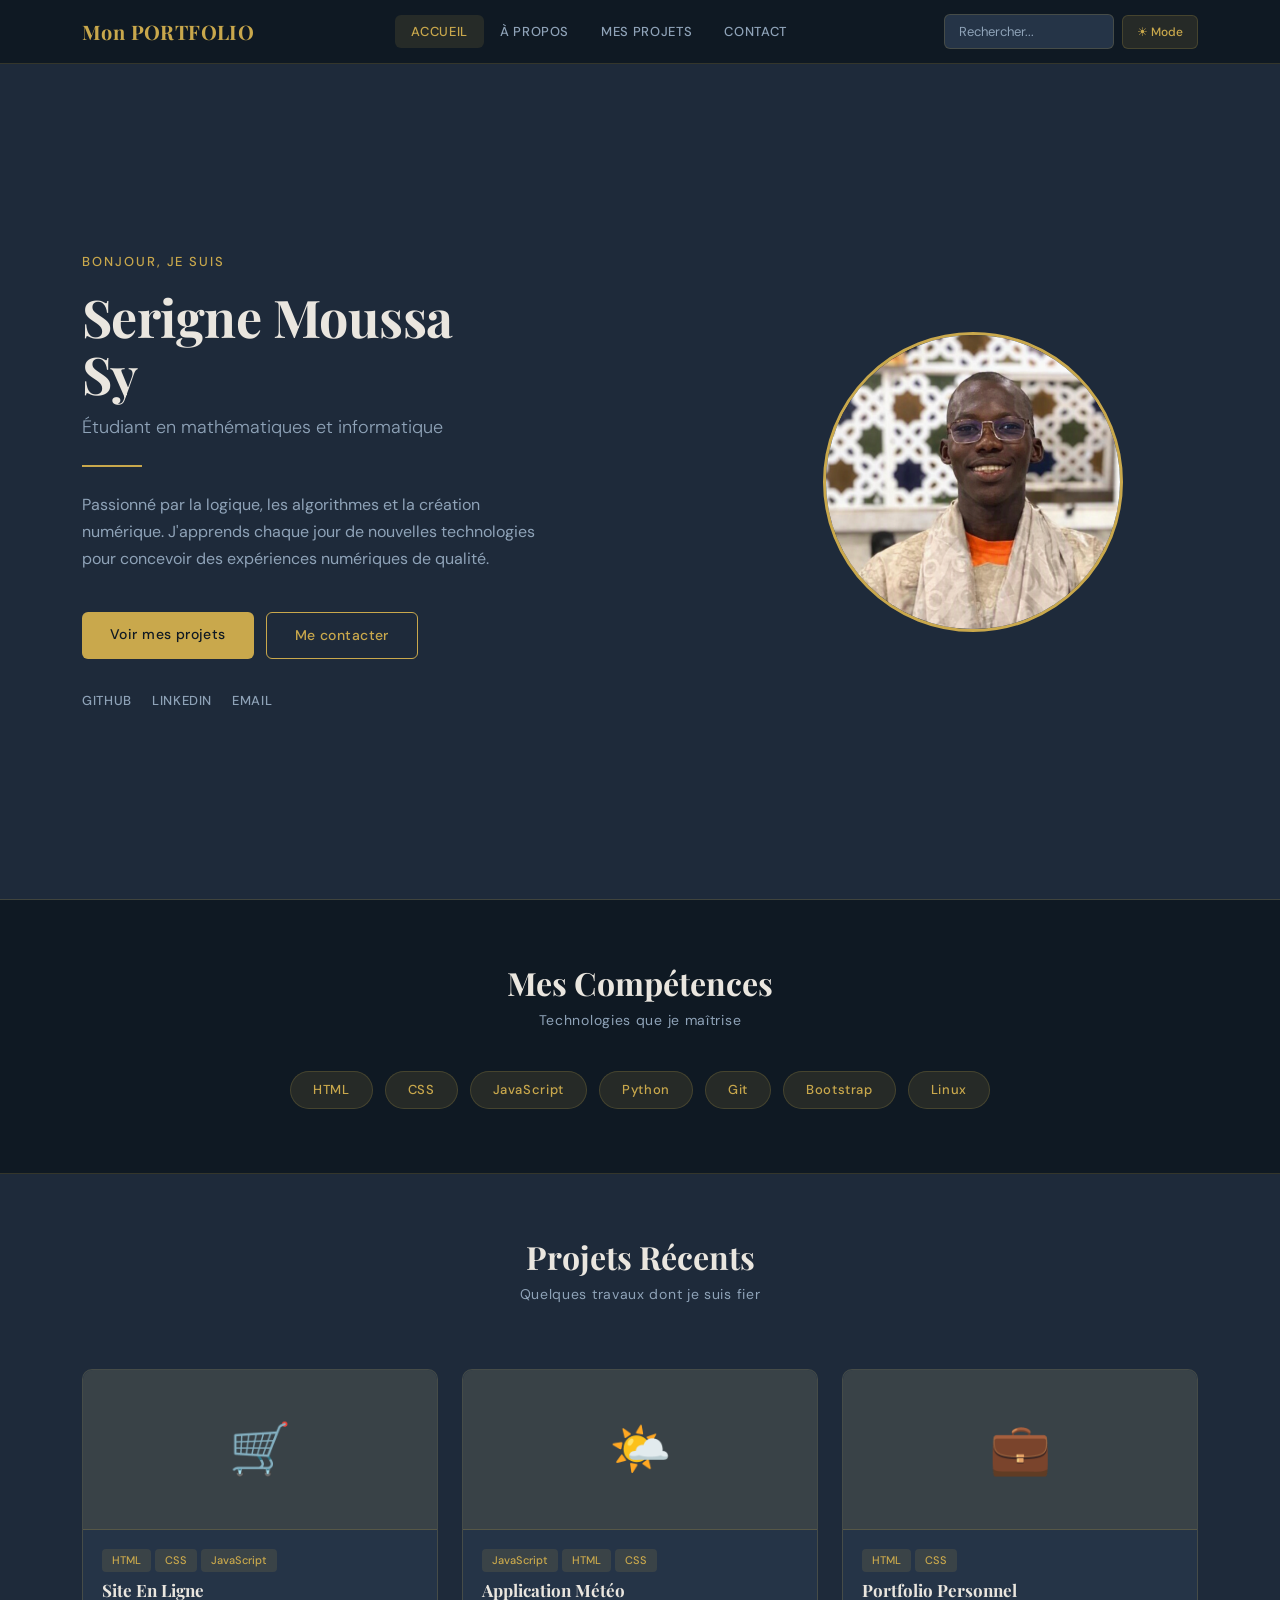
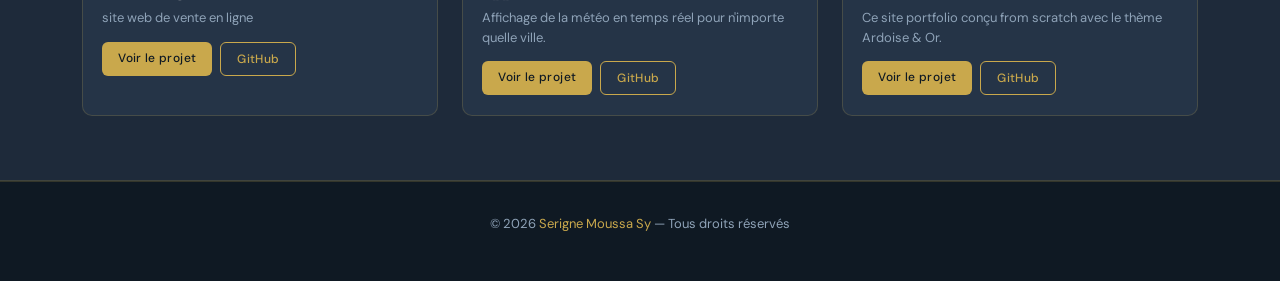
==== commit dce0169f: "Update index.html" ====
--- a/index.html
+++ b/index.html
@@ -75,7 +75,7 @@
 
           <div class="col-lg-5 text-center fade-in">
            
-            <img src="hero.png" alt="Photo de Moussa Sy" class="photo-cercle"/>
+            <img src="images/hero.png" alt="Photo de Moussa Sy" class="photo-cercle"/>
           </div>
 
         </div>
@@ -184,4 +184,4 @@
   <script src="script.js"></script>
 
 </body>
-</html>+</html>
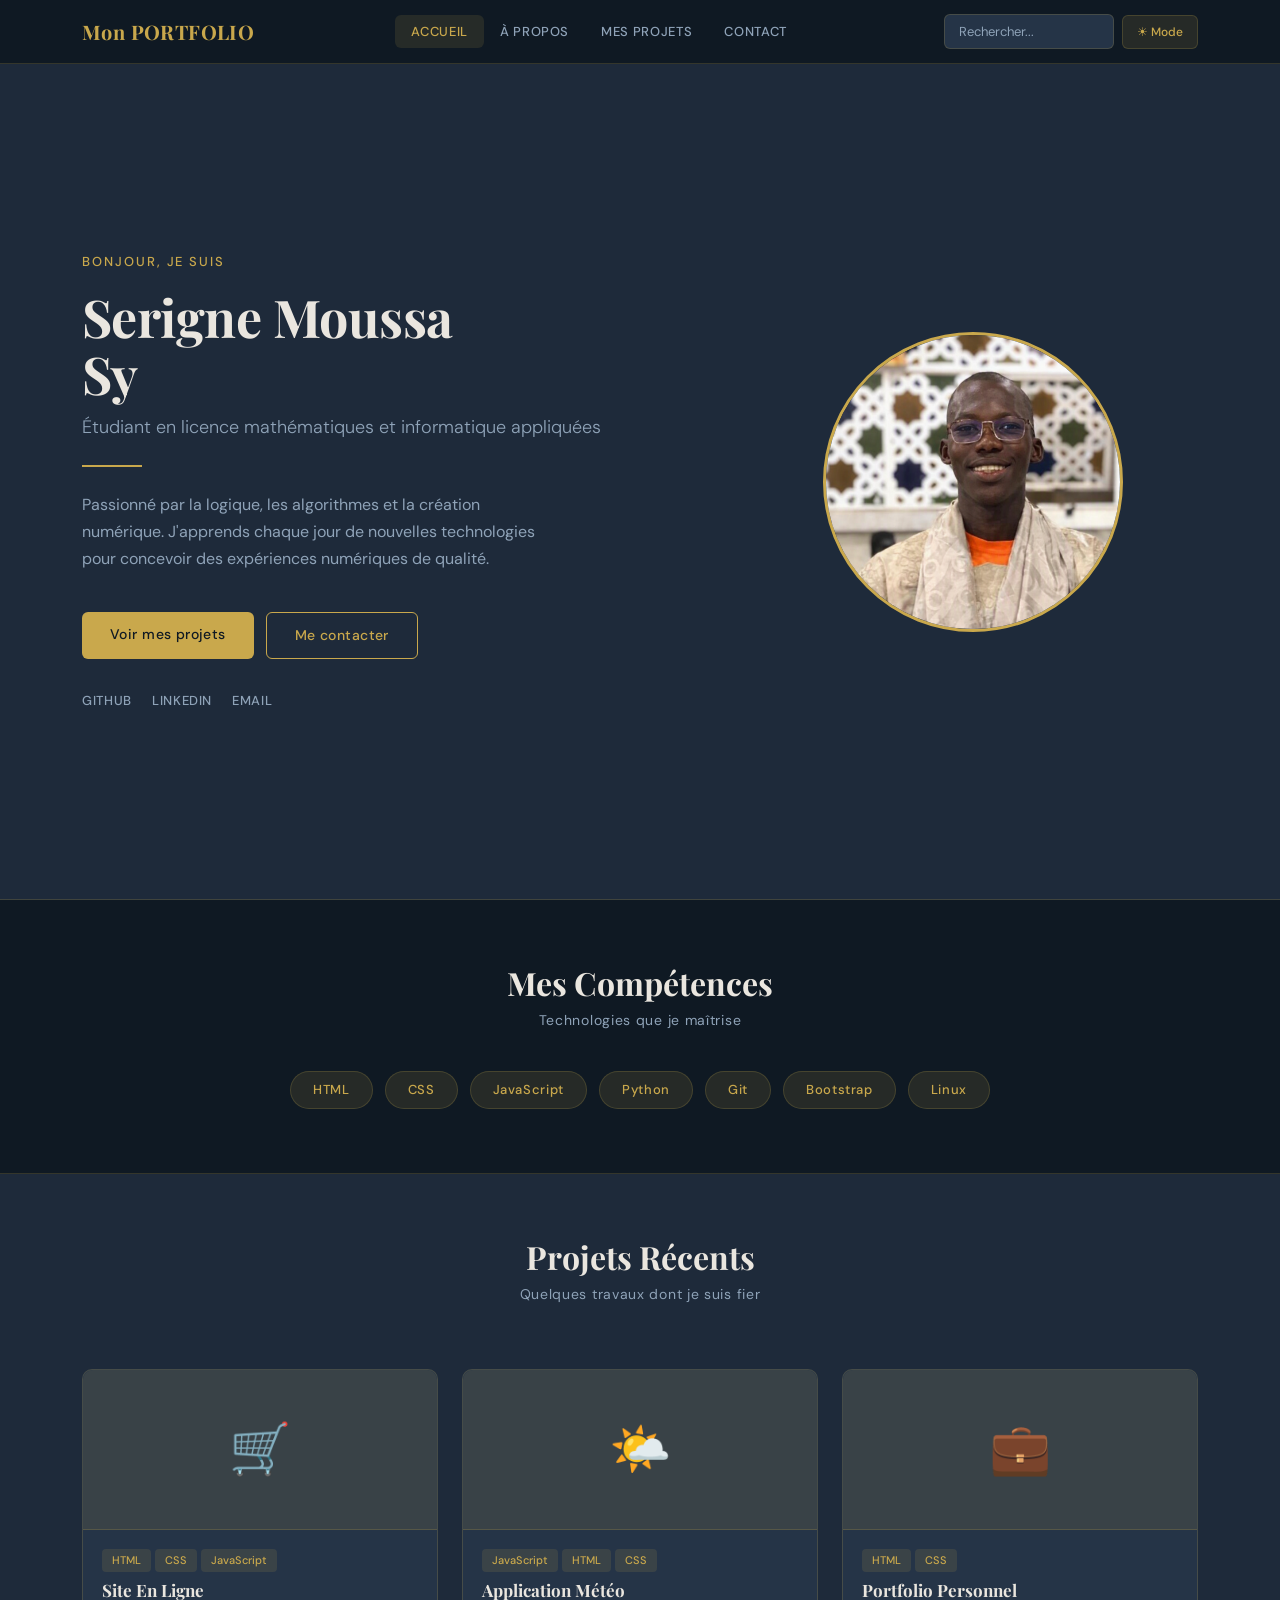
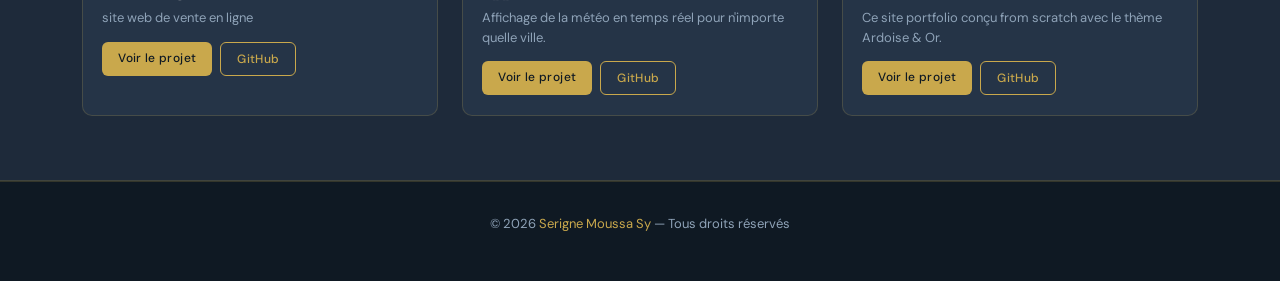
==== commit 05c07342: "Update index.html" ====
--- a/index.html
+++ b/index.html
@@ -56,9 +56,9 @@
           <div class="col-lg-7 hero-texte fade-in">
             <p class="hero-salut">Bonjour, je suis</p>
             <h1 class="hero-nom">Serigne Moussa<br>Sy</h1>
-            <p class="hero-titre">Étudiant en mathématiques et informatique</p>
+            <p class="hero-titre">Étudiant en licence mathématiques et informatique appliquées</p>
             <div class="hero-ligne"></div>
-            <p class="hero-description">
+            <p class="hero-description"> 
               Passionné par la logique, les algorithmes et la création numérique. J'apprends chaque jour de nouvelles technologies pour concevoir des expériences numériques de qualité.
             </p>
             <div class="hero-boutons">
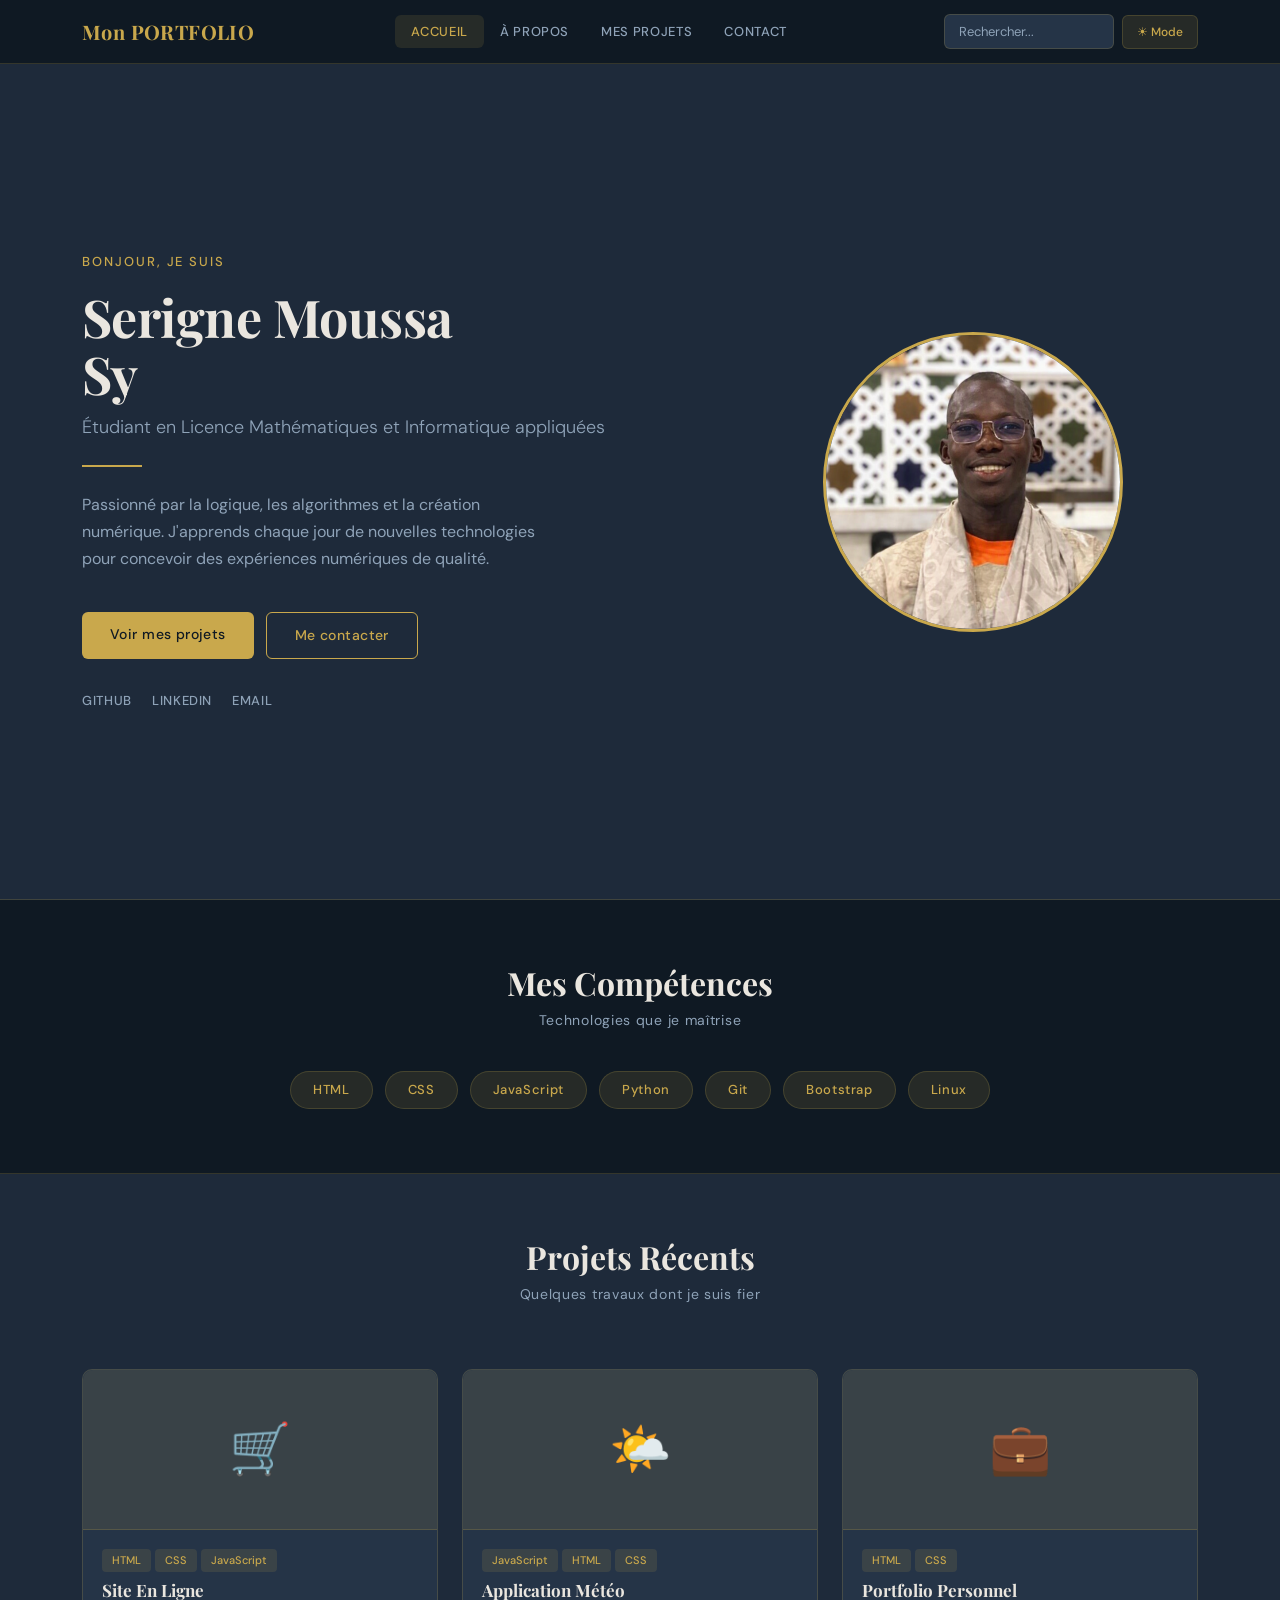
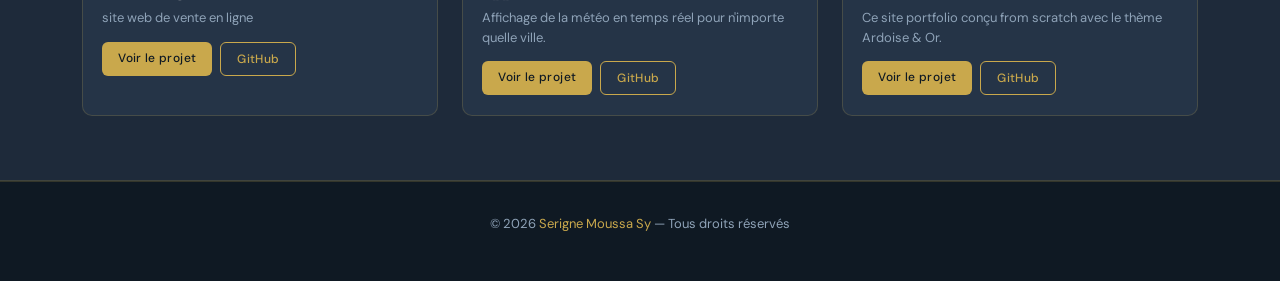
==== commit 763bbc79: "Fix HTML formatting and structure" ====
--- a/index.html
+++ b/index.html
@@ -56,7 +56,7 @@
           <div class="col-lg-7 hero-texte fade-in">
             <p class="hero-salut">Bonjour, je suis</p>
             <h1 class="hero-nom">Serigne Moussa<br>Sy</h1>
-            <p class="hero-titre">Étudiant en licence mathématiques et informatique appliquées</p>
+            <p class="hero-titre">Étudiant en Licence Mathématiques et Informatique appliquées</p>
             <div class="hero-ligne"></div>
             <p class="hero-description"> 
               Passionné par la logique, les algorithmes et la création numérique. J'apprends chaque jour de nouvelles technologies pour concevoir des expériences numériques de qualité.
